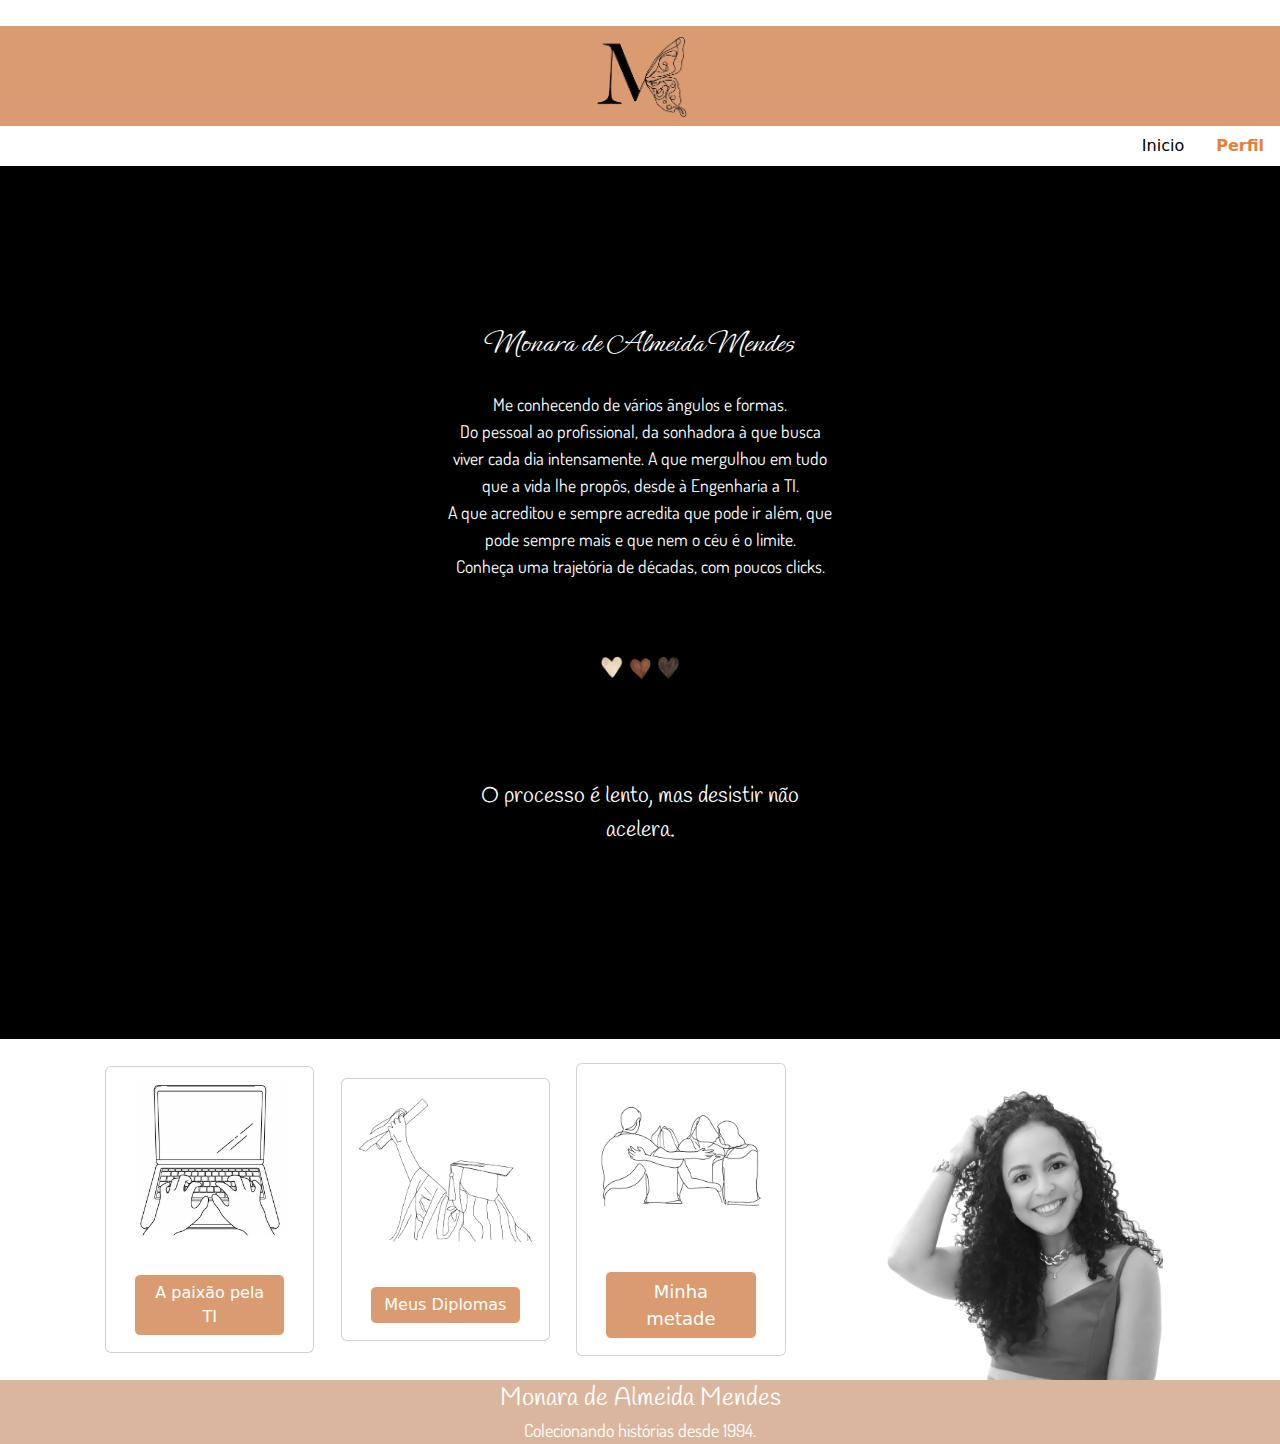
==== index2.html @ 712de8d6 "Subindo projeto para o repositório" ====
﻿<!DOCTYPE html>
<html lang="pt-br">
    <head>
        <meta charset="UTF-8">
        <meta http-equiv="X-UA-Compatible" content="IE=edge">
        <meta name="viewport" content="width=device-width, initial-scale=1.0">
        <title>Sobre Mim</title>
        <link rel="stylesheet" href="style2.css">
        <link rel="stylesheet" href="https://cdn.jsdelivr.net/npm/bootstrap@5.2.3/dist/css/bootstrap.min.css">
        <link rel="stylesheet" href="https://cdn.jsdelivr.net/npm/bootstrap@5.2.3/dist/js/bootstrap.bundle.min.js">
    </head>

    <body>
            <div class="half-bg"
            style="background-color: white;"></style></div>
        <!-- TAG NAVBAR com data e nome -->
        <header>
            <section class="faixa" style="justify-content: space-around; text-decoration: none; margin-top: 2%;">
                <img src="./Mosaico/M-removebg-preview.png" class="logo" style="align-items: center;">
            </section>

            <ul class="nav justify-content-end">
                <li class="nav-item">
                  <a class="nav-link menu" aria-current="page" href="index.html" style="color:black;">Inicio</a>
                </li>
                <li class="nav-item active">
                  <a class="nav-link menu" href="index2.html" style="color: #e77f39;">Perfil
                  </a>
                </li>
               <!-- <li class="nav-item dropdown">
                  <a class="menu nav-link dropdown-toggle" data-bs-toggle="dropdown" href="#" role="button" aria-expanded="false" style="color: black;">Sobre Mim</a>
                  <div class="dropdown-menu">
                    <a class="dropdown-item" href="sobreTI.html">A paixão pela TI</a>
                    <div class="dropdown-divider"></div>
                    <a class="dropdown-item" href="meusdiplomas.html">Meus Diplomas</a>
                    <div class="dropdown-divider"></div>
                    <a class="dropdown-item" href="minhaMetade.html">Minha Metade</a>
                  </div>
                </li>-->
              </ul>
        </header>
        <main class="painel" style=" width: 100%; margin-top: 0%;">
                <div class="text">

                    <p><span style="font-family: Ephesis; font-size: 200%; ">Monara de Almeida Mendes</span><br><br>
                    <span style="font-family: dosis; align-items: center; font-size: 110%;">Me conhecendo de vários ângulos e formas.<br>Do pessoal ao profissional, da sonhadora à que busca viver cada dia intensamente.
                    A que mergulhou em tudo que a vida lhe propôs, desde à Engenharia a TI.<br>
                    A que acreditou e sempre acredita que pode ir além, que pode sempre mais e que nem o céu é o limite.<br>Conheça uma trajetória de décadas, com poucos clicks.</span><br><br>
                    <img src="./Mosaico/1685115393636-removebg-preview.png" style="width: 25%;"><br><br><br>
                    <span style="font-size: 140%; font-family:'Handlee';"> O processo é lento, mas desistir não acelera.</span>
                    </p>
                </div>
        </main>

        <div class="container-fluid cartoes">
                <div class="row col-md-2">
                <div class="card text-center" style="width: 14rem;">
                    <img src="./Mosaico/1685115393612.jpeg" class="card-img-top" style="padding: 8%;" alt="...">
                    <div class="card-body">
                    <a href="sobreTI.html" class="botoes btn btn-primary">A paixão pela TI</a>
                    </div>
                </div>
                </div>
                <div class="row col-md-2">
                <div class="card text-center" style="width: 14rem;">
                    <img src="./Mosaico/diplomaas-removebg-preview.png" class="card-img-top" alt="...">
                    <div class="card-body">
                    <a href="meusdiplomas.html" class="botoes btn btn-primary">Meus Diplomas</a>
                    </div>
                </div>
                </div>
                <div class="row col-md-2">
                    <div class="card text-center" style="width: 14rem;">
                        <img src="./Mosaico/1685115393625-removebg-preview.png" class="card-img-top" alt="...">
                        <div class="card-body">
                        <a href="minhaMetade.html" class="botoes btn btn-primary" style="font-size: 18px;">Minha metade</a>
                        </div>
                    </div>
                </div>
                <img src="./Mosaico/foto.png" style="width: 27%; height: auto;">
        </div>
    </body>

    <footer>
        <div class="rodape" style="background-color: #DBB69E;">
        <div class="nome-rodape" style="text-align:center; color: white; font-size: 25px;font-family: 'Handlee';">Monara de Almeida Mendes</div>
        <div class="data" style="text-align: center; color: white; font-size: 18px; font-family: 'Dosis';">Colecionando histórias desde 1994.</div>
    </footer>
---- style2.css ----
﻿@import url('https://fonts.googleapis.com/css2?family=ABeeZee&family=Dancing+Script:wght@500&family=Didact+Gothic&family=Dosis:wght@400;600&family=Indie+Flower&family=Krona+One&family=Montserrat:wght@600&display=swap');

@import url('https://fonts.googleapis.com/css2?family=Albert+Sans:wght@300&family=Bilbo&family=Corinthia:wght@700&family=Dosis:wght@500&family=Ephesis&family=Handlee&family=Inter&family=Passions+Conflict&family=Playfair&family=Rambla&display=swap');

* { /*Configuração global da CSS */
    margin: 0;
    padding: 0;
}

body {
    width: auto;
    display: inline-block;
    background-size: cover;
}

.logo {
    height: 100px;
    align-items: baseline;
}

.faixa {
    display: flex;
    text-decoration: none;
    align-items: center;
    justify-content: center;
    background-color: #da9b71;
}

.nav-item-personalizado {
    color:#000000;
}

.menu:hover {
    color:#e77f39!important;
    font-weight: bold;
}

.active {
    color: #e77f39;
    text-overflow: #e77f39;
    font-weight: bold;
}

.painel {
    display: flex;
    float: left;
    background-color: #000000;
}

main {
    background-color: black; /*no repeat center center; ALINHA CENTRO DO EIXO X e Y*/
    background-size: cover; /*Caso a resolução do monitor seja maior, para adaptar-se*/
}

.container {
    display: grid;
    overflow: auto;
    grid-template-columns: 1fr 1fr;
    grid-gap: 5px; /*Distancia entre os elementos da DIV*/
    place-items: center; /*centraliza o elemento na DIV */
    align-items: center;
    justify-content: center;
    width: 100%;
    position: relative;
}

.text {
    text-align: center;
    justify-content: center;
    color: white;
    margin: 12% 35% 0% 35%;
    display: flex;
    height: 80vh;
}

.botoes {
    background-color: #da9b71 !important;
    border-color: white !important;
    color: white !important;
    margin-top: 5%;
    width: 100%;
    justify-content: center;
}

.cartoes {
    display: flex;
    height: auto;
    background-color: white;
    margin:auto;
    overflow: auto;
    gap: 4%; /*Distancia entre os elementos da DIV*/
    place-items: center; /* centraliza o elemento na DIV */
    justify-content:center;
    align-items: center;
}

.data {
    text-decoration: none;
    color:#000000;
}
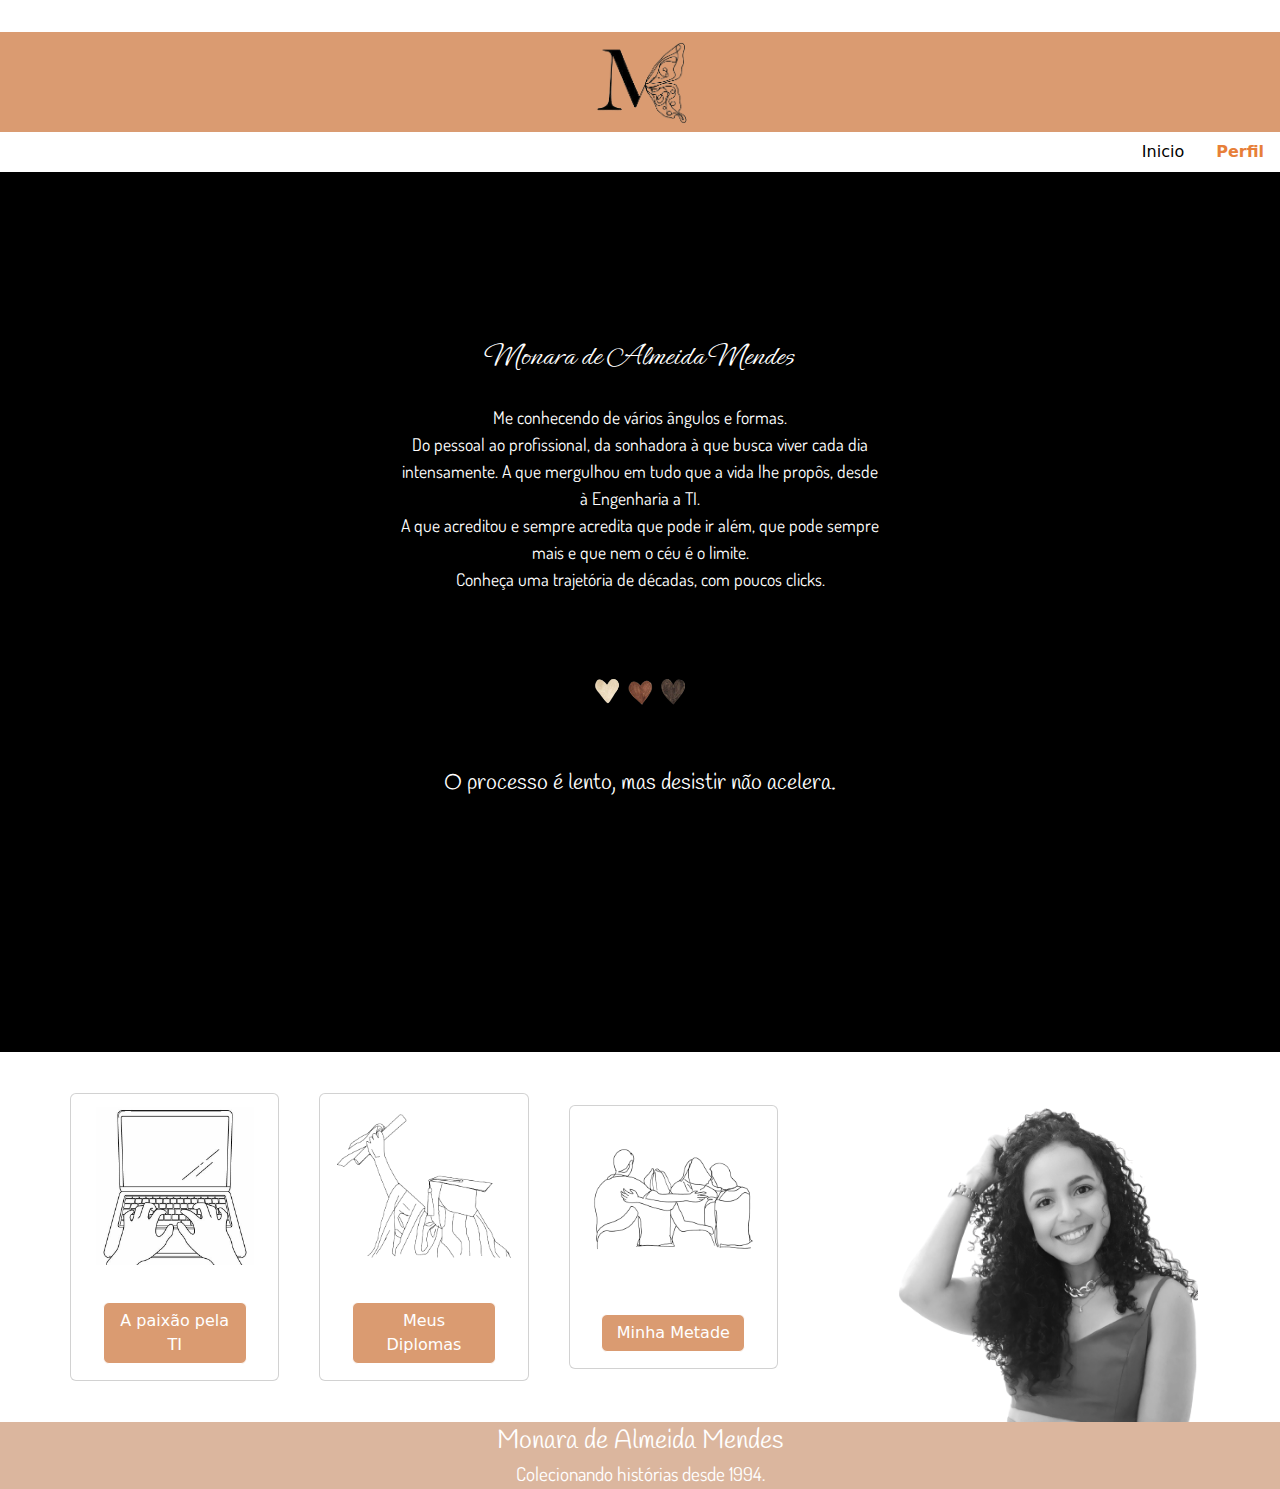
==== commit 9b6bb9c4: "Alterações no layout" ====
--- a/index2.html
+++ b/index2.html
@@ -15,8 +15,10 @@
             style="background-color: white;"></style></div>
         <!-- TAG NAVBAR com data e nome -->
         <header>
-            <section class="faixa" style="justify-content: space-around; text-decoration: none; margin-top: 2%;">
+            <section class="faixa" style="justify-content: space-around; text-decoration: none; margin-top: 2em;">
+                <a href="./index.html">
                 <img src="./Mosaico/M-removebg-preview.png" class="logo" style="align-items: center;">
+                </a>
             </section>
 
             <ul class="nav justify-content-end">
@@ -27,42 +29,32 @@
                   <a class="nav-link menu" href="index2.html" style="color: #e77f39;">Perfil
                   </a>
                 </li>
-               <!-- <li class="nav-item dropdown">
-                  <a class="menu nav-link dropdown-toggle" data-bs-toggle="dropdown" href="#" role="button" aria-expanded="false" style="color: black;">Sobre Mim</a>
-                  <div class="dropdown-menu">
-                    <a class="dropdown-item" href="sobreTI.html">A paixão pela TI</a>
-                    <div class="dropdown-divider"></div>
-                    <a class="dropdown-item" href="meusdiplomas.html">Meus Diplomas</a>
-                    <div class="dropdown-divider"></div>
-                    <a class="dropdown-item" href="minhaMetade.html">Minha Metade</a>
-                  </div>
-                </li>-->
               </ul>
         </header>
-        <main class="painel" style=" width: 100%; margin-top: 0%;">
+        <main class="painel" style=" width: 84.em; margin-top: 0%;">
                 <div class="text">
 
-                    <p><span style="font-family: Ephesis; font-size: 200%; ">Monara de Almeida Mendes</span><br><br>
-                    <span style="font-family: dosis; align-items: center; font-size: 110%;">Me conhecendo de vários ângulos e formas.<br>Do pessoal ao profissional, da sonhadora à que busca viver cada dia intensamente.
+                    <p><span style="font-family: Ephesis; font-size: 2em; ">Monara de Almeida Mendes</span><br><br>
+                    <span style="font-family: dosis; align-items: center; font-size: 1.10em;">Me conhecendo de vários ângulos e formas.<br>Do pessoal ao profissional, da sonhadora à que busca viver cada dia intensamente.
                     A que mergulhou em tudo que a vida lhe propôs, desde à Engenharia a TI.<br>
                     A que acreditou e sempre acredita que pode ir além, que pode sempre mais e que nem o céu é o limite.<br>Conheça uma trajetória de décadas, com poucos clicks.</span><br><br>
-                    <img src="./Mosaico/1685115393636-removebg-preview.png" style="width: 25%;"><br><br><br>
-                    <span style="font-size: 140%; font-family:'Handlee';"> O processo é lento, mas desistir não acelera.</span>
+                    <img src="./Mosaico/1685115393636-removebg-preview.png" style="width: 7em;"><br>
+                    <span class="efeito" style="font-size: 1.4em; font-family:'Handlee';"> O processo é lento, mas desistir não acelera.</span>
                     </p>
                 </div>
         </main>
 
         <div class="container-fluid cartoes">
                 <div class="row col-md-2">
-                <div class="card text-center" style="width: 14rem;">
-                    <img src="./Mosaico/1685115393612.jpeg" class="card-img-top" style="padding: 8%;" alt="...">
+                <div class="card text-center" style="width: 14em;">
+                    <img src="./Mosaico/1685115393612.jpeg" class="card-img-top" style="padding: 0.8em;" alt="...">
                     <div class="card-body">
                     <a href="sobreTI.html" class="botoes btn btn-primary">A paixão pela TI</a>
                     </div>
                 </div>
                 </div>
                 <div class="row col-md-2">
-                <div class="card text-center" style="width: 14rem;">
+                <div class="card text-center" style="width: 14em;">
                     <img src="./Mosaico/diplomaas-removebg-preview.png" class="card-img-top" alt="...">
                     <div class="card-body">
                     <a href="meusdiplomas.html" class="botoes btn btn-primary">Meus Diplomas</a>
@@ -70,21 +62,21 @@
                 </div>
                 </div>
                 <div class="row col-md-2">
-                    <div class="card text-center" style="width: 14rem;">
+                    <div class="card text-center" style="width: 14em;">
                         <img src="./Mosaico/1685115393625-removebg-preview.png" class="card-img-top" alt="...">
                         <div class="card-body">
-                        <a href="minhaMetade.html" class="botoes btn btn-primary" style="font-size: 18px;">Minha metade</a>
+                        <a href="minhaMetade.html" class="botoes btn btn-primary">Minha Metade</a>
                         </div>
                     </div>
                 </div>
-                <img src="./Mosaico/foto.png" style="width: 27%; height: auto;">
+                <img src="./Mosaico/foto.png" style="width: 23em; height: auto;">
         </div>
     </body>
 
     <footer>
         <div class="rodape" style="background-color: #DBB69E;">
-        <div class="nome-rodape" style="text-align:center; color: white; font-size: 25px;font-family: 'Handlee';">Monara de Almeida Mendes</div>
-        <div class="data" style="text-align: center; color: white; font-size: 18px; font-family: 'Dosis';">Colecionando histórias desde 1994.</div>
+        <div class="nome-rodape" style="text-align:center; color: white; font-size: 1.6em;font-family: 'Handlee';">Monara de Almeida Mendes</div>
+        <div class="data" style="text-align: center; color: white; font-size: 1.2em; font-family: 'Dosis';">Colecionando histórias desde 1994.</div>
     </footer>
 
 
--- a/style2.css
+++ b/style2.css
@@ -60,7 +60,7 @@
     place-items: center; /*centraliza o elemento na DIV */
     align-items: center;
     justify-content: center;
-    width: 100%;
+    width: 10em;
     position: relative;
 }
 
@@ -68,18 +68,27 @@
     text-align: center;
     justify-content: center;
     color: white;
-    margin: 12% 35% 0% 35%;
+    margin: 10em 25em 0em 25em;
     display: flex;
     height: 80vh;
+}
+
+.efeito:hover{
+    color:#e78c50;
 }
 
 .botoes {
     background-color: #da9b71 !important;
     border-color: white !important;
     color: white !important;
-    margin-top: 5%;
-    width: 100%;
+    margin-top: 0.5em;
+    width: 9em;
     justify-content: center;
+}
+
+.botoes:hover {
+    background-color:#e77f39 !important;
+  
 }
 
 .cartoes {
@@ -88,15 +97,10 @@
     background-color: white;
     margin:auto;
     overflow: auto;
-    gap: 4%; /*Distancia entre os elementos da DIV*/
+    gap: 4em; /*Distancia entre os elementos da DIV*/
     place-items: center; /* centraliza o elemento na DIV */
     justify-content:center;
     align-items: center;
 }
 
-.data {
-    text-decoration: none;
-    color:#000000;
-}
 
-
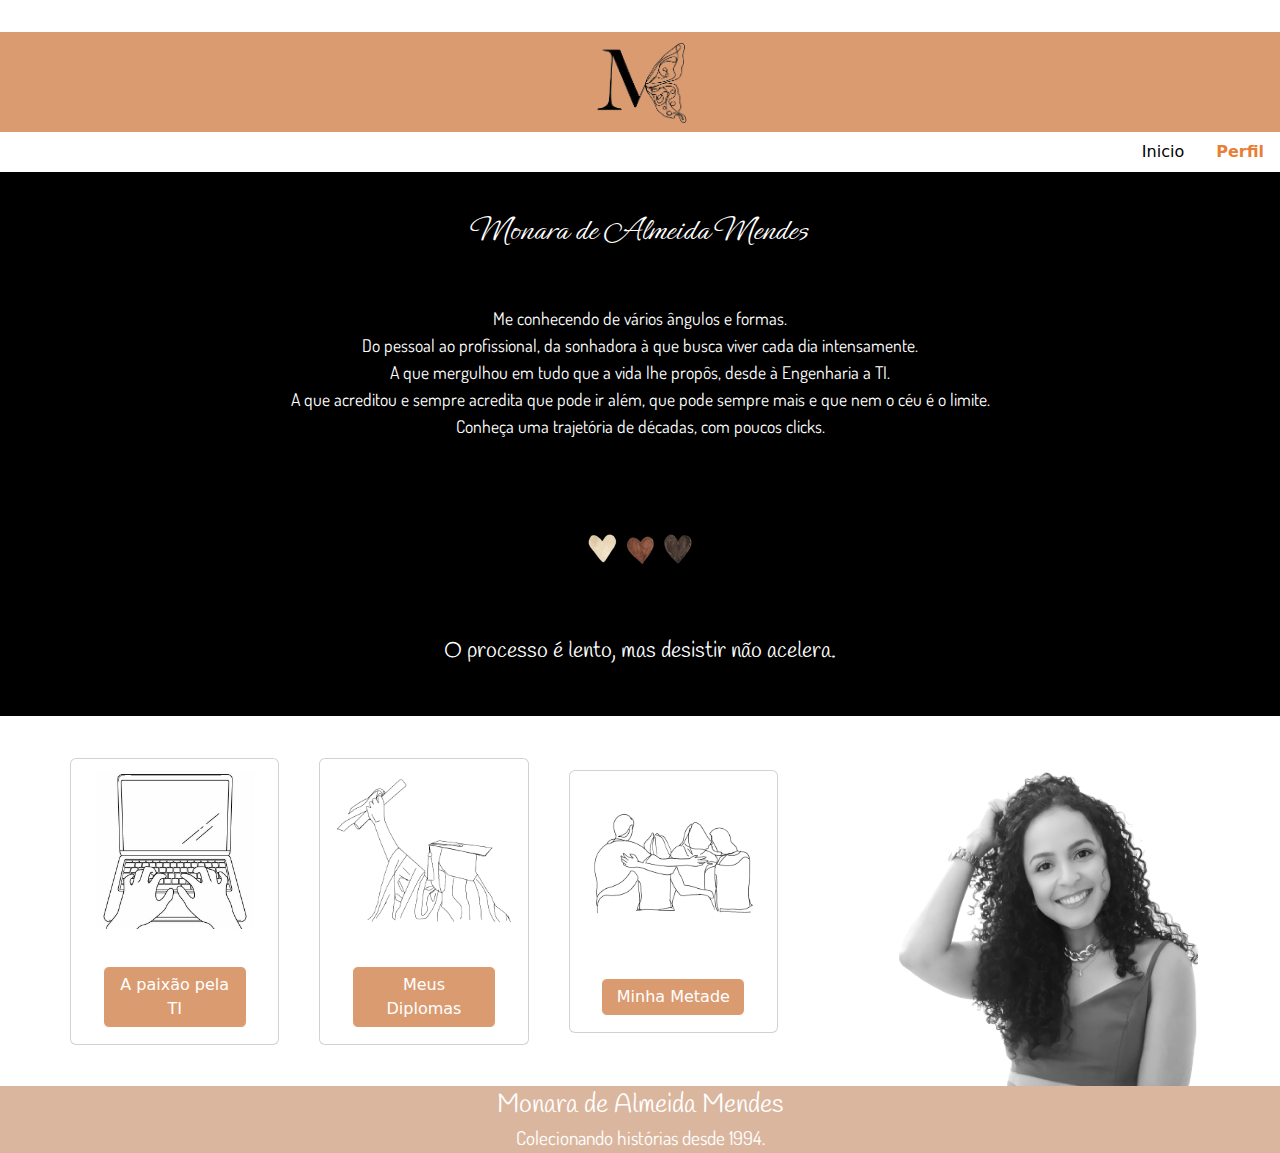
==== commit 1f6e5d2e: "projeto finalizado" ====
--- a/index2.html
+++ b/index2.html
@@ -13,7 +13,6 @@
     <body>
             <div class="half-bg"
             style="background-color: white;"></style></div>
-        <!-- TAG NAVBAR com data e nome -->
         <header>
             <section class="faixa" style="justify-content: space-around; text-decoration: none; margin-top: 2em;">
                 <a href="./index.html">
@@ -31,14 +30,13 @@
                 </li>
               </ul>
         </header>
-        <main class="painel" style=" width: 84.em; margin-top: 0%;">
-                <div class="text">
-
-                    <p><span style="font-family: Ephesis; font-size: 2em; ">Monara de Almeida Mendes</span><br><br>
-                    <span style="font-family: dosis; align-items: center; font-size: 1.10em;">Me conhecendo de vários ângulos e formas.<br>Do pessoal ao profissional, da sonhadora à que busca viver cada dia intensamente.
+        <main class="painel">
+            <div class="text">
+                    <p><span style="font-family: Ephesis; font-size: 2.2em; ">Monara de Almeida Mendes</span><br><br><br>
+                    <span style="font-family: dosis; align-items: center; justify-content: center; font-size: 1.10em;">Me conhecendo de vários ângulos e formas.<br>Do pessoal ao profissional, da sonhadora à que busca viver cada dia intensamente.<br>
                     A que mergulhou em tudo que a vida lhe propôs, desde à Engenharia a TI.<br>
                     A que acreditou e sempre acredita que pode ir além, que pode sempre mais e que nem o céu é o limite.<br>Conheça uma trajetória de décadas, com poucos clicks.</span><br><br>
-                    <img src="./Mosaico/1685115393636-removebg-preview.png" style="width: 7em;"><br>
+                    <img src="./Mosaico/1685115393636-removebg-preview.png" style="width: 8em;"><br>
                     <span class="efeito" style="font-size: 1.4em; font-family:'Handlee';"> O processo é lento, mas desistir não acelera.</span>
                     </p>
                 </div>
@@ -78,6 +76,7 @@
         <div class="nome-rodape" style="text-align:center; color: white; font-size: 1.6em;font-family: 'Handlee';">Monara de Almeida Mendes</div>
         <div class="data" style="text-align: center; color: white; font-size: 1.2em; font-family: 'Dosis';">Colecionando histórias desde 1994.</div>
     </footer>
+</html>
 
 
 
--- a/style2.css
+++ b/style2.css
@@ -8,7 +8,7 @@
 }
 
 body {
-    width: auto;
+    width: 100%;
     display: inline-block;
     background-size: cover;
 }
@@ -42,35 +42,37 @@
 }
 
 .painel {
+    width: 100%;
     display: flex;
     float: left;
     background-color: #000000;
 }
 
 main {
+    text-align: center;
+    justify-content: center;
     background-color: black; /*no repeat center center; ALINHA CENTRO DO EIXO X e Y*/
     background-size: cover; /*Caso a resolução do monitor seja maior, para adaptar-se*/
 }
 
 .container {
-    display: grid;
+display: flex;
     overflow: auto;
     grid-template-columns: 1fr 1fr;
     grid-gap: 5px; /*Distancia entre os elementos da DIV*/
     place-items: center; /*centraliza o elemento na DIV */
     align-items: center;
     justify-content: center;
-    width: 10em;
+    width: 100%;
     position: relative;
 }
 
 .text {
-    text-align: center;
-    justify-content: center;
+    display: flex;
+    align-items: center;
     color: white;
-    margin: 10em 25em 0em 25em;
-    display: flex;
-    height: 80vh;
+    padding: 2em 0em;
+
 }
 
 .efeito:hover{
